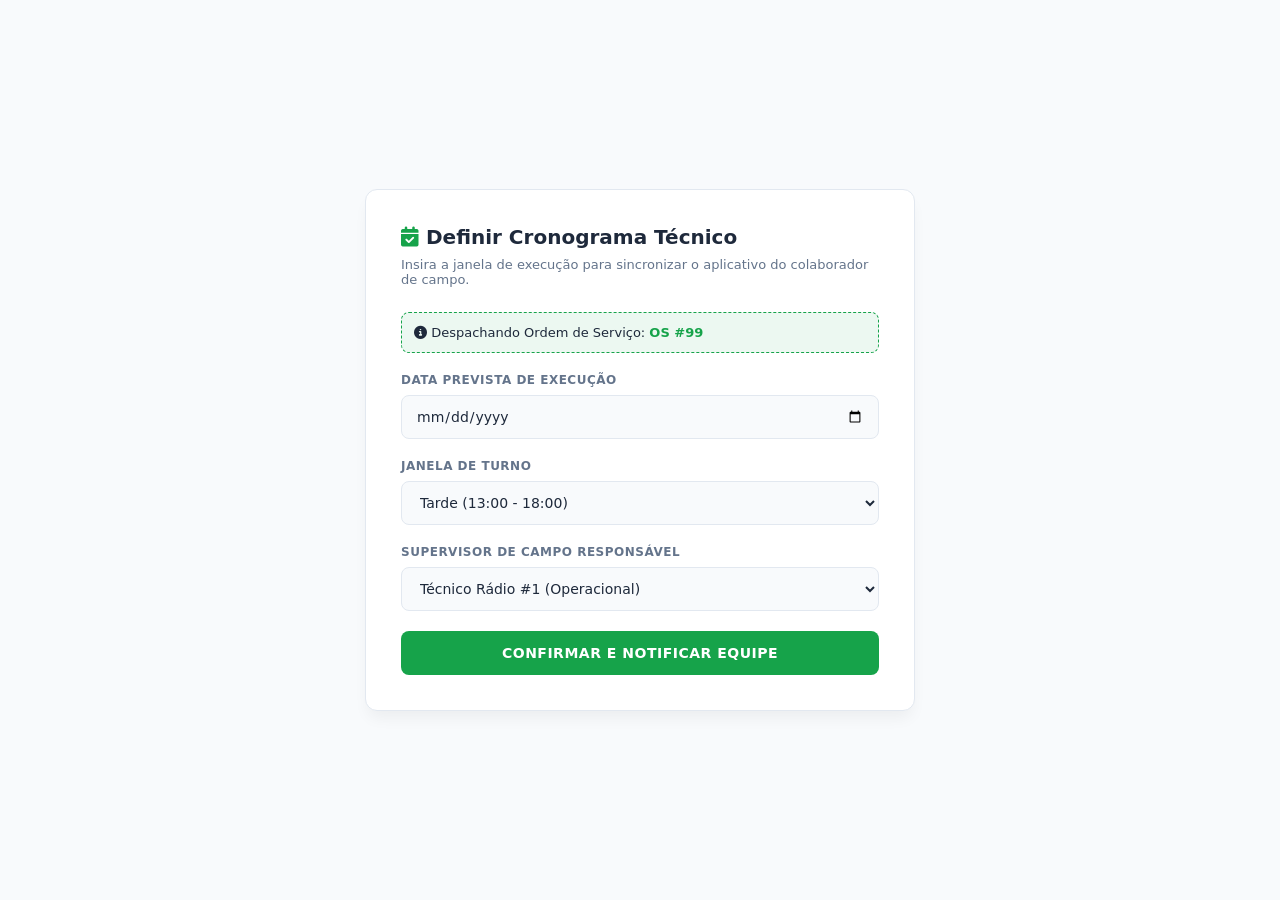
==== agenda.html @ 80b93946 "Teste 1" ====
<!DOCTYPE html>
<html lang="pt-BR">
<head>
    <meta charset="UTF-8">
    <meta name="viewport" content="width=device-width, initial-scale=1.0">
    <title>PestControlX - Cronograma de Ordens</title>
    <link rel="stylesheet" href="https://cdnjs.cloudflare.com/ajax/libs/font-awesome/6.4.0/css/all.min.css">
    <style>
        :root {
            --primary: #16a34a;
            --bg-global: #f8fafc;
            --surface: #ffffff;
            --border: #e2e8f0;
            --text-main: #1e293b;
            --text-muted: #64748b;
        }

        [data-theme="dark"] {
            --primary: #22c55e;
            --bg-global: #0f172a;
            --surface: #1e293b;
            --border: #334155;
            --text-main: #f8fafc;
            --text-muted: #94a3b8;
        }

        * { margin: 0; padding: 0; box-sizing: border-box; font-family: 'Inter', system-ui, sans-serif; }

        body {
            background-color: var(--bg-global);
            color: var(--text-main);
            padding: 30px 20px;
            display: flex;
            justify-content: center;
            align-items: center;
            min-height: 100vh;
        }

        .card {
            width: 100%;
            max-width: 550px;
            background: var(--surface);
            padding: 35px;
            border-radius: 12px;
            box-shadow: 0 10px 15px -3px rgba(0, 0, 0, 0.05);
            border: 1px solid var(--border);
            text-align: left;
        }

        h1 { font-size: 20px; font-weight: 700; margin-bottom: 8px; color: var(--text-main); }
        .subtitle { font-size: 13px; color: var(--text-muted); margin-bottom: 25px; }

        .form-group { margin-bottom: 20px; }
        label { display: block; margin-bottom: 8px; font-size: 12px; font-weight: 600; text-transform: uppercase; letter-spacing: 0.5px; color: var(--text-muted); }
        
        input, select {
            width: 100%; padding: 12px 14px; border: 1px solid var(--border); border-radius: 8px;
            background: var(--bg-global); color: var(--text-main); font-size: 14px; outline: none; transition: all 0.2s;
        }
        input:focus, select:focus { border-color: var(--primary); }

        .btn-schedule {
            width: 100%; padding: 14px; background: var(--primary); color: white;
            border: none; border-radius: 8px; cursor: pointer; font-weight: 700; font-size: 14px; text-transform: uppercase; letter-spacing: 0.5px; transition: 0.2s;
        }
        .btn-schedule:hover { background: var(--primary-hover); }
        .badge-info { background: rgba(22, 163, 74, 0.08); border: 1px dashed var(--primary); padding: 12px; border-radius: 8px; margin-bottom: 20px; font-size: 13px; color: var(--text-main); }
    </style>
</head>
<body>

    <div class="card">
        <h1><i class="fa-solid fa-calendar-check" style="color: var(--primary);"></i> Definir Cronograma Técnico</h1>
        <p class="subtitle">Insira a janela de execução para sincronizar o aplicativo do colaborador de campo.</p>

        <div class="badge-info">
            <i class="fa-solid fa-circle-info"></i> Despachando Ordem de Serviço: <strong id="lblOrdem" style="color: var(--primary);">#...</strong>
        </div>

        <form id="formAgenda" onsubmit="confirmarAgendamento(event)">
            <div class="form-group">
                <label for="dataExecucao">Data Prevista de Execução</label>
                <input type="date" id="dataExecucao" required>
            </div>

            <div class="form-group">
                <label for="periodo">Janela de Turno</label>
                <select id="periodo" required>
                    <option value="MANHA">Manhã (08:00 - 12:00)</option>
                    <option value="TARDE" selected>Tarde (13:00 - 18:00)</option>
                    <option value="NOITE">Noite Noturno (19:00 - 23:00)</option>
                </select>
            </div>

            <div class="form-group">
                <label for="tecnicoId">Supervisor de Campo Responsável</label>
                <select id="tecnicoId" required>
                    <option value="8">Técnico Rádio #1 (Operacional)</option>
                    <option value="12">Supervisor Químico #2 (Vigilância)</option>
                </select>
            </div>

            <button type="submit" id="btnSalvar" class="btn-schedule">Confirmar e Notificar Equipe</button>
        </form>
    </div>

    <script>
        const ordemId = localStorage.getItem("ordemId") || "99";
        document.getElementById("lblOrdem").innerText = `OS #${ordemId}`;

        async function confirmarAgendamento(e) {
            e.preventDefault();
            const btn = document.getElementById("btnSalvar");
            btn.disabled = true;
            btn.innerText = "Registrando...";

            const token = localStorage.getItem("token") || localStorage.getItem("TOKEN_AUTH");
            const dataVal = document.getElementById("dataExecucao").value;
            const turno = document.getElementById("periodo").value;

            try {
                // Sincroniza metadados com a API do Render correspondente ao seu TCC
                const response = await fetch(`https://appdedetizacao.onrender.com/api/ordens/${ordemId}/agendar`, {
                    method: 'PUT',
                    headers: {
                        'Content-Type': 'application/json',
                        'Authorization': `Bearer ${token}`
                    },
                    body: JSON.stringify({
                        dataAgendada: dataVal,
                        turno: turno,
                        status: "EM_ANDAMENTO"
                    })
                });

                alert("🚀 Agendamento homologado! Ordem roteada para o aplicativo móvel do técnico.");
                window.location.href = "solicitacoes.html"; // Retorna para a tela de monitoramento principal

            } catch (err) {
                alert("Erro ao salvar agendamento local.");
                btn.disabled = false;
                btn.innerText = "Confirmar e Notificar Equipe";
            }
        }

        window.onload = () => {
            if (localStorage.getItem('theme') === 'dark') document.documentElement.setAttribute('data-theme', 'dark');
            // Seta data mínima de agendamento para hoje
            document.getElementById('dataExecucao').min = new Date().toISOString().split("T")[0];
        };
    </script>
</body>
</html>
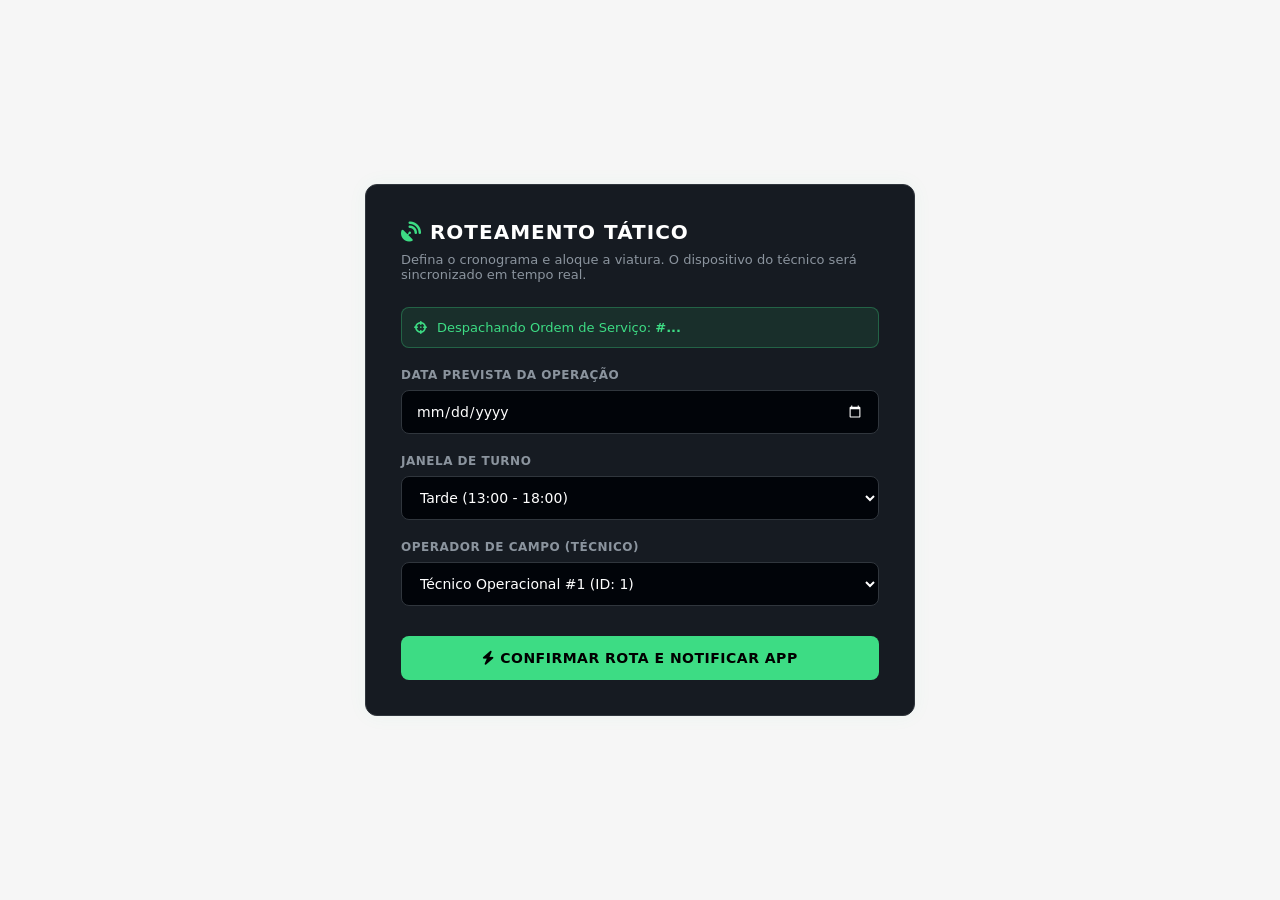
==== commit 92cc1219: "Teste 2" ====
--- a/agenda.html
+++ b/agenda.html
@@ -3,25 +3,18 @@
 <head>
     <meta charset="UTF-8">
     <meta name="viewport" content="width=device-width, initial-scale=1.0">
-    <title>PestControlX - Cronograma de Ordens</title>
+    <title>PestControlX - Roteamento Tático</title>
     <link rel="stylesheet" href="https://cdnjs.cloudflare.com/ajax/libs/font-awesome/6.4.0/css/all.min.css">
     <style>
+        /* TEMA CYBER-INDUSTRIAL / NEON */
         :root {
-            --primary: #16a34a;
-            --bg-global: #f8fafc;
-            --surface: #ffffff;
-            --border: #e2e8f0;
-            --text-main: #1e293b;
-            --text-muted: #64748b;
-        }
-
-        [data-theme="dark"] {
-            --primary: #22c55e;
-            --bg-global: #0f172a;
-            --surface: #1e293b;
-            --border: #334155;
-            --text-main: #f8fafc;
-            --text-muted: #94a3b8;
+            --primary: #3DDC84;
+            --primary-hover: #2eb369;
+            --bg-global: #f6f6f6;
+            --surface: #161b22;
+            --border: #30363d;
+            --text-main: #c9d1d9;
+            --text-muted: #8b949e;
         }
 
         * { margin: 0; padding: 0; box-sizing: border-box; font-family: 'Inter', system-ui, sans-serif; }
@@ -42,44 +35,58 @@
             background: var(--surface);
             padding: 35px;
             border-radius: 12px;
-            box-shadow: 0 10px 15px -3px rgba(0, 0, 0, 0.05);
+            box-shadow: 0 0 20px rgba(61, 220, 132, 0.05);
             border: 1px solid var(--border);
-            text-align: left;
         }
 
-        h1 { font-size: 20px; font-weight: 700; margin-bottom: 8px; color: var(--text-main); }
+        h1 { font-size: 20px; font-weight: 700; margin-bottom: 8px; color: #ffffff; text-transform: uppercase; letter-spacing: 1px;}
         .subtitle { font-size: 13px; color: var(--text-muted); margin-bottom: 25px; }
+
+        .badge-info { 
+            background: rgba(61, 220, 132, 0.1); 
+            border: 1px solid rgba(61, 220, 132, 0.3); 
+            padding: 12px; 
+            border-radius: 8px; 
+            margin-bottom: 20px; 
+            font-size: 13px; 
+            color: var(--primary); 
+            display: flex;
+            align-items: center;
+            gap: 10px;
+        }
 
         .form-group { margin-bottom: 20px; }
         label { display: block; margin-bottom: 8px; font-size: 12px; font-weight: 600; text-transform: uppercase; letter-spacing: 0.5px; color: var(--text-muted); }
         
         input, select {
             width: 100%; padding: 12px 14px; border: 1px solid var(--border); border-radius: 8px;
-            background: var(--bg-global); color: var(--text-main); font-size: 14px; outline: none; transition: all 0.2s;
+            background: #010409; color: #ffffff; font-size: 14px; outline: none; transition: all 0.2s;
+            color-scheme: dark;
         }
-        input:focus, select:focus { border-color: var(--primary); }
+        input:focus, select:focus { border-color: var(--primary); box-shadow: 0 0 0 2px rgba(61, 220, 132, 0.2); }
 
         .btn-schedule {
-            width: 100%; padding: 14px; background: var(--primary); color: white;
+            width: 100%; padding: 14px; background: var(--primary); color: #000000;
             border: none; border-radius: 8px; cursor: pointer; font-weight: 700; font-size: 14px; text-transform: uppercase; letter-spacing: 0.5px; transition: 0.2s;
+            margin-top: 10px;
         }
-        .btn-schedule:hover { background: var(--primary-hover); }
-        .badge-info { background: rgba(22, 163, 74, 0.08); border: 1px dashed var(--primary); padding: 12px; border-radius: 8px; margin-bottom: 20px; font-size: 13px; color: var(--text-main); }
+        .btn-schedule:hover { background: var(--primary-hover); transform: translateY(-2px); }
     </style>
 </head>
 <body>
 
     <div class="card">
-        <h1><i class="fa-solid fa-calendar-check" style="color: var(--primary);"></i> Definir Cronograma Técnico</h1>
-        <p class="subtitle">Insira a janela de execução para sincronizar o aplicativo do colaborador de campo.</p>
+        <h1><i class="fa-solid fa-satellite-dish" style="color: var(--primary);"></i> Roteamento Tático</h1>
+        <p class="subtitle">Defina o cronograma e aloque a viatura. O dispositivo do técnico será sincronizado em tempo real.</p>
 
         <div class="badge-info">
-            <i class="fa-solid fa-circle-info"></i> Despachando Ordem de Serviço: <strong id="lblOrdem" style="color: var(--primary);">#...</strong>
+            <i class="fa-solid fa-crosshairs fa-spin"></i>
+            <span>Despachando Ordem de Serviço: <strong id="lblOrdem">#...</strong></span>
         </div>
 
         <form id="formAgenda" onsubmit="confirmarAgendamento(event)">
             <div class="form-group">
-                <label for="dataExecucao">Data Prevista de Execução</label>
+                <label for="dataExecucao">Data Prevista da Operação</label>
                 <input type="date" id="dataExecucao" required>
             </div>
 
@@ -88,64 +95,85 @@
                 <select id="periodo" required>
                     <option value="MANHA">Manhã (08:00 - 12:00)</option>
                     <option value="TARDE" selected>Tarde (13:00 - 18:00)</option>
-                    <option value="NOITE">Noite Noturno (19:00 - 23:00)</option>
+                    <option value="NOITE">Noturno (19:00 - 23:00)</option>
                 </select>
             </div>
 
             <div class="form-group">
-                <label for="tecnicoId">Supervisor de Campo Responsável</label>
+                <label for="tecnicoId">Operador de Campo (Técnico)</label>
                 <select id="tecnicoId" required>
-                    <option value="8">Técnico Rádio #1 (Operacional)</option>
-                    <option value="12">Supervisor Químico #2 (Vigilância)</option>
+                    <option value="1">Técnico Operacional #1 (ID: 1)</option>
+                    <option value="2">Supervisor Químico #2 (ID: 2)</option>
+                    <option value="8">Viatura Rápida #8 (ID: 8)</option>
                 </select>
             </div>
 
-            <button type="submit" id="btnSalvar" class="btn-schedule">Confirmar e Notificar Equipe</button>
+            <button type="submit" id="btnSalvar" class="btn-schedule"><i class="fa-solid fa-bolt"></i> Confirmar Rota e Notificar App</button>
         </form>
     </div>
 
     <script>
-        const ordemId = localStorage.getItem("ordemId") || "99";
-        document.getElementById("lblOrdem").innerText = `OS #${ordemId}`;
+        // 🧠 Captura Dinâmica do ID da Ordem vindo do form-ordem.html
+        const urlParams = new URLSearchParams(window.location.search);
+        const ordemId = urlParams.get('ordemId');
+
+        if (!ordemId) {
+            alert("Erro Crítico: ID da Ordem não identificado na URL.");
+        } else {
+            document.getElementById("lblOrdem").innerText = `#${ordemId}`;
+        }
 
         async function confirmarAgendamento(e) {
             e.preventDefault();
             const btn = document.getElementById("btnSalvar");
             btn.disabled = true;
-            btn.innerText = "Registrando...";
+            btn.innerText = "TRANSMITINDO...";
 
-            const token = localStorage.getItem("token") || localStorage.getItem("TOKEN_AUTH");
+            let token = localStorage.getItem("token") || localStorage.getItem("TOKEN_AUTH") || "";
+            token = token.replace(/^"|"$/g, '').trim();
+
             const dataVal = document.getElementById("dataExecucao").value;
             const turno = document.getElementById("periodo").value;
+            const tecnicoId = document.getElementById("tecnicoId").value; // O ID do técnico!
 
             try {
-                // Sincroniza metadados com a API do Render correspondente ao seu TCC
-                const response = await fetch(`https://appdedetizacao.onrender.com/api/ordens/${ordemId}/agendar`, {
+                // 📡 O endpoint do seu backend precisa aceitar este PUT
+                const response = await fetch(`https://appdedetizacao.onrender.com/api/ordens/${ordemId}/aceitar?funcionarioId=${tecnicoId}`, {
                     method: 'PUT',
                     headers: {
                         'Content-Type': 'application/json',
                         'Authorization': `Bearer ${token}`
                     },
+                    // Caso sua API exija dados no corpo (Body) para o agendamento, envie aqui.
                     body: JSON.stringify({
-                        dataAgendada: dataVal,
-                        turno: turno,
+                        dataAgendamento: dataVal,
                         status: "EM_ANDAMENTO"
                     })
                 });
 
-                alert("🚀 Agendamento homologado! Ordem roteada para o aplicativo móvel do técnico.");
-                window.location.href = "solicitacoes.html"; // Retorna para a tela de monitoramento principal
+                if (!response.ok) {
+                    throw new Error(`Falha HTTP: ${response.status}`);
+                }
+
+                alert("🚀 ROTA HOMOLOGADA! O aplicativo do técnico foi sincronizado.");
+                
+                // Fecha a janela avulsa (se foi aberta assim) ou redireciona para a home
+                if (window.opener) {
+                    window.close();
+                } else {
+                    window.location.href = "solicitacoes.html"; 
+                }
 
             } catch (err) {
-                alert("Erro ao salvar agendamento local.");
+                console.error(err);
+                alert("Falha na sincronização com o Render. Verifique o console.");
                 btn.disabled = false;
-                btn.innerText = "Confirmar e Notificar Equipe";
+                btn.innerHTML = "<i class='fa-solid fa-bolt'></i> Tentar Novamente";
             }
         }
 
         window.onload = () => {
-            if (localStorage.getItem('theme') === 'dark') document.documentElement.setAttribute('data-theme', 'dark');
-            // Seta data mínima de agendamento para hoje
+            // Trava datas no passado
             document.getElementById('dataExecucao').min = new Date().toISOString().split("T")[0];
         };
     </script>
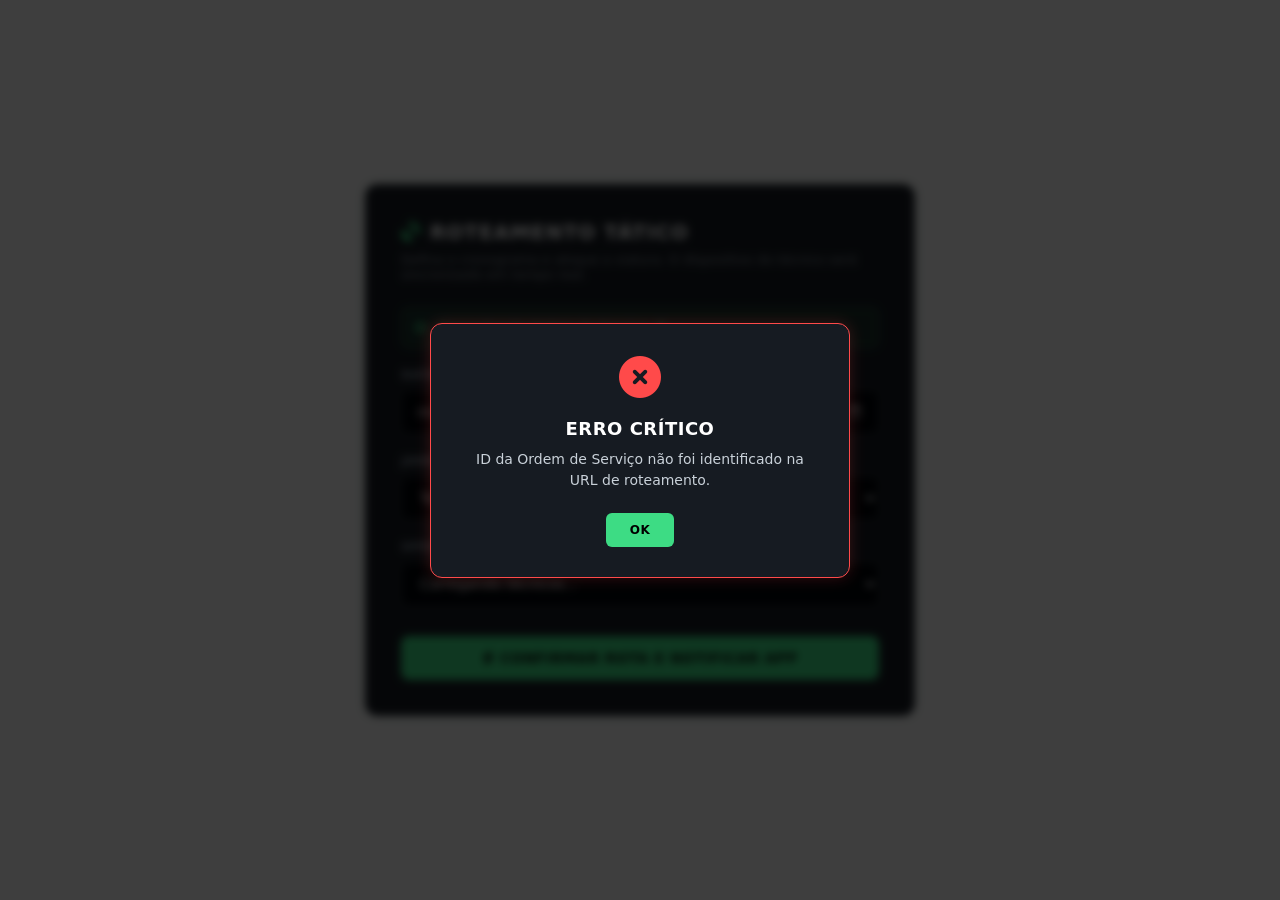
==== commit 2f6fd7f3: "Teste 10" ====
--- a/agenda.html
+++ b/agenda.html
@@ -71,6 +71,56 @@
             margin-top: 10px;
         }
         .btn-schedule:hover { background: var(--primary-hover); transform: translateY(-2px); }
+
+        /* Estilização dos Popups Customizados (Modals) */
+        .modal-overlay {
+            position: fixed;
+            top: 0; left: 0; width: 100%; height: 100%;
+            background: rgba(0, 0, 0, 0.75);
+            backdrop-filter: blur(4px);
+            display: none;
+            justify-content: center;
+            align-items: center;
+            z-index: 9999;
+            opacity: 0;
+            transition: opacity 0.3s ease;
+        }
+        .modal-overlay.active { display: flex; opacity: 1; }
+        
+        .modal-box {
+            background: var(--surface);
+            border: 1px solid var(--border);
+            padding: 30px;
+            border-radius: 12px;
+            max-width: 420px;
+            width: 90%;
+            text-align: center;
+            box-shadow: 0 10px 30px rgba(0, 0, 0, 0.5);
+            transform: scale(0.8);
+            transition: transform 0.3s ease;
+        }
+        .modal-overlay.active .modal-box { transform: scale(1); }
+        
+        .modal-icon { font-size: 42px; margin-bottom: 15px; }
+        .modal-box h3 { color: #ffffff; font-size: 18px; margin-bottom: 10px; text-transform: uppercase; letter-spacing: 0.5px; }
+        .modal-box p { color: var(--text-main); font-size: 14px; line-height: 1.5; margin-bottom: 22px; }
+        
+        .modal-btn {
+            padding: 10px 24px; background: var(--primary); color: #000000;
+            border: none; border-radius: 6px; font-weight: 700; text-transform: uppercase;
+            font-size: 12px; cursor: pointer; letter-spacing: 0.5px; transition: background 0.2s;
+        }
+        .modal-btn:hover { background: var(--primary-hover); }
+
+        /* Estados do Pop-up baseados no contexto */
+        .modal-success { border-color: var(--primary); box-shadow: 0 0 15px rgba(61, 220, 132, 0.2); }
+        .modal-success .modal-icon { color: var(--primary); }
+        
+        .modal-error { border-color: #ff4a4a; box-shadow: 0 0 15px rgba(255, 74, 74, 0.2); }
+        .modal-error .modal-icon { color: #ff4a4a; }
+        
+        .modal-warning { border-color: #ffaa00; box-shadow: 0 0 15px rgba(255, 170, 0, 0.2); }
+        .modal-warning .modal-icon { color: #ffaa00; }
     </style>
 </head>
 <body>
@@ -102,9 +152,7 @@
             <div class="form-group">
                 <label for="tecnicoId">Operador de Campo (Técnico)</label>
                 <select id="tecnicoId" required>
-                    <option value="1">Técnico Operacional #1 (ID: 1)</option>
-                    <option value="2">Supervisor Químico #2 (ID: 2)</option>
-                    <option value="8">Viatura Rápida #8 (ID: 8)</option>
+                    <option value="" disabled selected>Carregando técnicos...</option>
                 </select>
             </div>
 
@@ -112,70 +160,154 @@
         </form>
     </div>
 
-    <script>
-        // 🧠 Captura Dinâmica do ID da Ordem vindo do form-ordem.html
-        const urlParams = new URLSearchParams(window.location.search);
-        const ordemId = urlParams.get('ordemId');
-
-        if (!ordemId) {
-            alert("Erro Crítico: ID da Ordem não identificado na URL.");
-        } else {
-            document.getElementById("lblOrdem").innerText = `#${ordemId}`;
-        }
-
-        async function confirmarAgendamento(e) {
-            e.preventDefault();
-            const btn = document.getElementById("btnSalvar");
-            btn.disabled = true;
-            btn.innerText = "TRANSMITINDO...";
-
-            let token = localStorage.getItem("token") || localStorage.getItem("TOKEN_AUTH") || "";
-            token = token.replace(/^"|"$/g, '').trim();
-
-            const dataVal = document.getElementById("dataExecucao").value;
-            const turno = document.getElementById("periodo").value;
-            const tecnicoId = document.getElementById("tecnicoId").value; // O ID do técnico!
-
-            try {
-                // 📡 O endpoint do seu backend precisa aceitar este PUT
-                const response = await fetch(`https://appdedetizacao.onrender.com/api/ordens/${ordemId}/aceitar?funcionarioId=${tecnicoId}`, {
-                    method: 'PUT',
-                    headers: {
-                        'Content-Type': 'application/json',
-                        'Authorization': `Bearer ${token}`
-                    },
-                    // Caso sua API exija dados no corpo (Body) para o agendamento, envie aqui.
-                    body: JSON.stringify({
-                        dataAgendamento: dataVal,
-                        status: "EM_ANDAMENTO"
-                    })
+    <div id="customModal" class="modal-overlay">
+        <div class="modal-box">
+            <div id="modalIcon" class="modal-icon"></div>
+            <h3 id="modalTitle">Título</h3>
+            <p id="modalMessage">Mensagem informativa.</p>
+            <button id="modalBtn" class="modal-btn">OK</button>
+        </div>
+    </div>
+
+<script>
+    const urlParams = new URLSearchParams(window.location.search);
+    const ordemId = urlParams.get('ordemId');
+
+    // Função centralizadora para exibir os pop-ups premium
+    function exibirPopup(titulo, mensagem, tipo = 'success', callback = null) {
+        const modal = document.getElementById("customModal");
+        const modalBox = modal.querySelector(".modal-box");
+        const iconDiv = document.getElementById("modalIcon");
+        
+        document.getElementById("modalTitle").innerText = titulo;
+        document.getElementById("modalMessage").innerText = mensagem;
+        
+        // Remove classes antigas
+        modalBox.className = "modal-box";
+        
+        // Aplica o comportamento do tema com base no tipo
+        if (tipo === 'success') {
+            modalBox.classList.add("modal-success");
+            iconDiv.innerHTML = '<i class="fa-solid fa-circle-check"></i>';
+        } else if (tipo === 'error') {
+            modalBox.classList.add("modal-error");
+            iconDiv.innerHTML = '<i class="fa-solid fa-circle-xmark"></i>';
+        } else if (tipo === 'warning') {
+            modalBox.classList.add("modal-warning");
+            iconDiv.innerHTML = '<i class="fa-solid fa-triangle-exclamation"></i>';
+        }
+        
+        modal.classList.add("active");
+        
+        // Configura a ação de fechamento e o callback opcional
+        document.getElementById("modalBtn").onclick = function() {
+            modal.classList.remove("active");
+            if (callback) callback();
+        };
+    }
+
+    if (!ordemId) {
+        exibirPopup("Erro Crítico", "ID da Ordem de Serviço não foi identificado na URL de roteamento.", "error");
+    } else {
+        document.getElementById("lblOrdem").innerText = `#${ordemId}`;
+    }
+
+    async function carregarTecnicosDisponiveis() {
+        let token = localStorage.getItem("token") || localStorage.getItem("TOKEN_AUTH") || "";
+        token = token.replace(/^"|"$/g, '').trim();
+
+        const idEmpresa = localStorage.getItem("empresaId")?.replace(/^"|"$/g, '').trim();
+        const selectTecnico = document.getElementById("tecnicoId");
+
+        if (!idEmpresa || !selectTecnico) return;
+
+        try {
+            const url = `https://appdedetizacao.onrender.com/api/funcionarios/empresa/${idEmpresa}`;
+            const response = await fetch(url, {
+                method: "GET",
+                headers: { "Authorization": `Bearer ${token}` }
+            });
+
+            if (response.ok) {
+                const tecnicos = await response.json();
+                selectTecnico.innerHTML = '<option value="" disabled selected>Selecione um Agente...</option>';
+                
+                tecnicos.forEach(tec => {
+                    const option = document.createElement("option");
+                    option.value = tec.id;
+                    option.text = `${tec.nome} - Rádio: ${tec.telefone || 'N/A'}`;
+                    selectTecnico.appendChild(option);
                 });
-
-                if (!response.ok) {
-                    throw new Error(`Falha HTTP: ${response.status}`);
+            } else {
+                selectTecnico.innerHTML = '<option value="" disabled>Erro ao carregar frota de técnicos</option>';
+            }
+        } catch (error) {
+            console.error("Falha ao puxar técnicos:", error);
+            selectTecnico.innerHTML = '<option value="" disabled>Falha de conexão com a base corporativa</option>';
+        }
+    }
+
+    async function confirmarAgendamento(e) {
+        e.preventDefault();
+        const btn = document.getElementById("btnSalvar");
+        btn.disabled = true;
+        btn.innerText = "TRANSMITINDO...";
+
+        let token = localStorage.getItem("token") || localStorage.getItem("TOKEN_AUTH") || "";
+        token = token.replace(/^"|"$/g, '').trim();
+
+        const dataRaw = document.getElementById("dataExecucao").value; 
+        const turno = document.getElementById("periodo").value;
+        const tecnicoId = document.getElementById("tecnicoId").value;
+
+        if (!tecnicoId) {
+            exibirPopup("Aviso de Sistema", "Por favor, selecione um operador de campo para realizar o despacho tático!", "warning");
+            btn.disabled = false;
+            btn.innerHTML = "<i class='fa-solid fa-bolt'></i> Confirmar Rota e Notificar App";
+            return;
+        }
+
+        const [ano, mes, dia] = dataRaw.split("-");
+        const dataFormatada = `${dia}/${mes}/${ano}`; 
+
+        try {
+            const url = `https://appdedetizacao.onrender.com/api/ordens/${ordemId}/aceitar?funcionarioId=${tecnicoId}&data=${dataFormatada}&status=EM_ANDAMENTO`;
+
+            const response = await fetch(url, {
+                method: 'PUT',
+                headers: {
+                    'Content-Type': 'application/json',
+                    'Authorization': `Bearer ${token}`
                 }
-
-                alert("🚀 ROTA HOMOLOGADA! O aplicativo do técnico foi sincronizado.");
-                
-                // Fecha a janela avulsa (se foi aberta assim) ou redireciona para a home
+            });
+
+            if (!response.ok) {
+                throw new Error(`Falha HTTP: ${response.status}`);
+            }
+
+            exibirPopup("🚀 ROTA HOMOLOGADA!", "O plano operacional foi enviado. O aplicativo móvel do técnico foi sincronizado em tempo real.", "success", () => {
                 if (window.opener) {
                     window.close();
                 } else {
                     window.location.href = "solicitacoes.html"; 
                 }
-
-            } catch (err) {
-                console.error(err);
-                alert("Falha na sincronização com o Render. Verifique o console.");
-                btn.disabled = false;
-                btn.innerHTML = "<i class='fa-solid fa-bolt'></i> Tentar Novamente";
-            }
-        }
-
-        window.onload = () => {
-            // Trava datas no passado
-            document.getElementById('dataExecucao').min = new Date().toISOString().split("T")[0];
-        };
-    </script>
+            });
+
+        } catch (err) {
+            console.error(err);
+            exibirPopup("Falha de Comunicação", "Não foi possível sincronizar as rotas com o servidor remoto da nuvem.", "error");
+            btn.disabled = false;
+            btn.innerHTML = "<i class='fa-solid fa-bolt'></i> Tentar Novamente";
+        }
+    }
+
+    window.onload = () => {
+        const inputData = document.getElementById('dataExecucao');
+        if (inputData) {
+            inputData.min = new Date().toISOString().split("T")[0];
+        }
+        carregarTecnicosDisponiveis();
+    };
+</script>
 </body>
 </html>
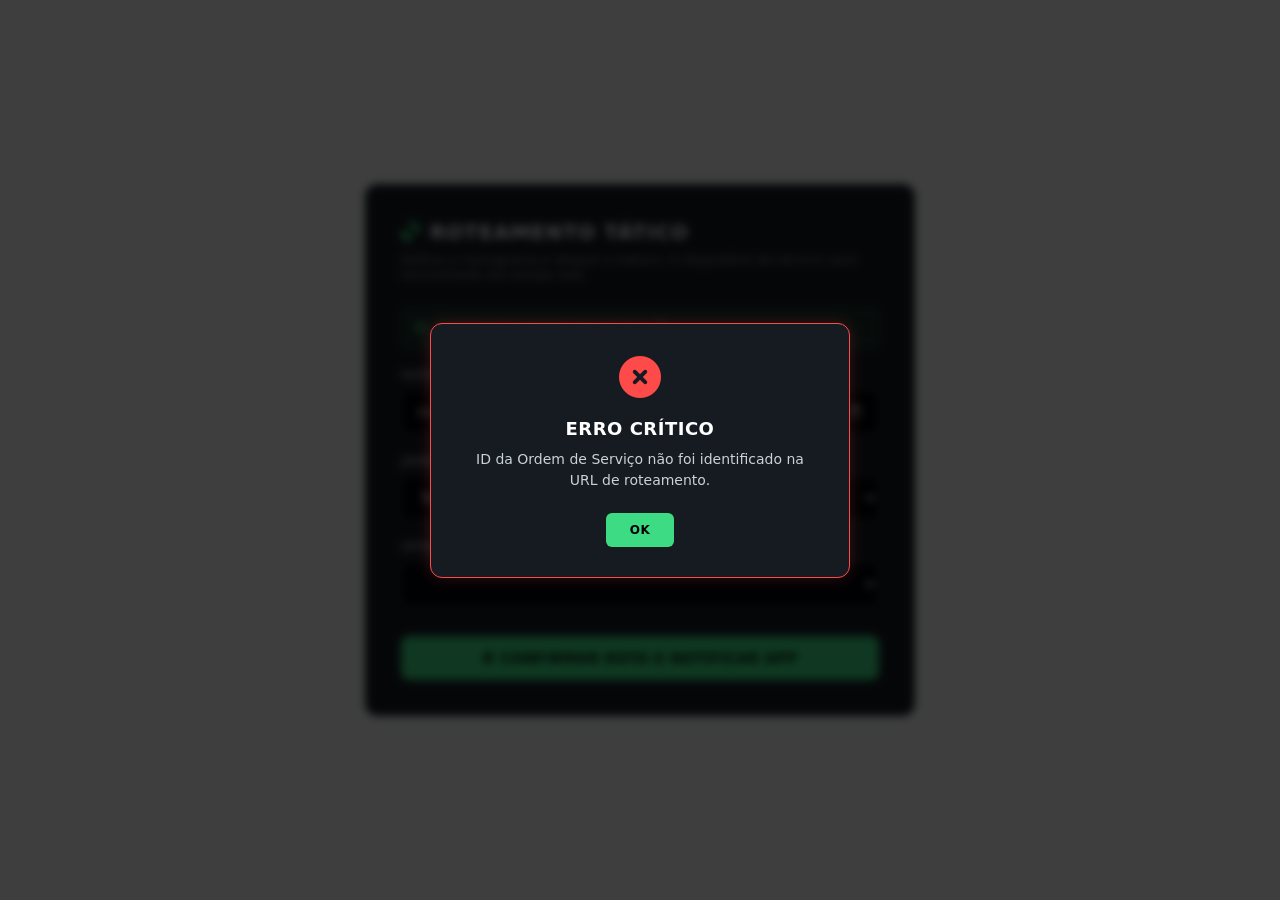
==== commit 9a8a57c6: "Teste 10" ====
--- a/agenda.html
+++ b/agenda.html
@@ -209,30 +209,48 @@
     if (!ordemId) {
         exibirPopup("Erro Crítico", "ID da Ordem de Serviço não foi identificado na URL de roteamento.", "error");
     } else {
-        document.getElementById("lblOrdem").innerText = `#${ordemId}`;
+        document.getElementById("lblOrdem").innerHTML = `#${ordemId}`;
     }
 
     async function carregarTecnicosDisponiveis() {
         let token = localStorage.getItem("token") || localStorage.getItem("TOKEN_AUTH") || "";
         token = token.replace(/^"|"$/g, '').trim();
 
-        const idEmpresa = localStorage.getItem("empresaId")?.replace(/^"|"$/g, '').trim();
+        // 🟢 Puxa o ID da empresa da mesma forma segura que fizemos no equipe.html
+        const idEmpresaRaw = localStorage.getItem("empresaId") || localStorage.getItem("id_empresa") || "";
+        const idEmpresa = idEmpresaRaw.toString().replace(/^"|"$/g, '').trim();
         const selectTecnico = document.getElementById("tecnicoId");
 
-        if (!idEmpresa || !selectTecnico) return;
+        if (!idEmpresa || !selectTecnico) {
+            if(selectTecnico) selectTecnico.innerHTML = '<option value="" disabled>Erro: Sessão inválida. Refaça o login.</option>';
+            return;
+        }
 
         try {
-            const url = `https://appdedetizacao.onrender.com/api/funcionarios/empresa/${idEmpresa}`;
+            // 🟢 Usando a rota geral que sabemos que funciona perfeitamente
+            const url = `https://appdedetizacao.onrender.com/api/funcionarios`;
             const response = await fetch(url, {
                 method: "GET",
                 headers: { "Authorization": `Bearer ${token}` }
             });
 
             if (response.ok) {
-                const tecnicos = await response.json();
+                const todosFuncionarios = await response.json();
+                
+                // 🟢 Filtramos os técnicos garantindo que pertençam apenas à empresa atual
+                const tecnicosDaEmpresa = todosFuncionarios.filter(tec => 
+                    tec.empresa_id == idEmpresa || 
+                    (tec.empresa && tec.empresa.id == idEmpresa)
+                );
+
                 selectTecnico.innerHTML = '<option value="" disabled selected>Selecione um Agente...</option>';
                 
-                tecnicos.forEach(tec => {
+                if (tecnicosDaEmpresa.length === 0) {
+                    selectTecnico.innerHTML = '<option value="" disabled>Nenhum técnico cadastrado na base.</option>';
+                    return;
+                }
+
+                tecnicosDaEmpresa.forEach(tec => {
                     const option = document.createElement("option");
                     option.value = tec.id;
                     option.text = `${tec.nome} - Rádio: ${tec.telefone || 'N/A'}`;
